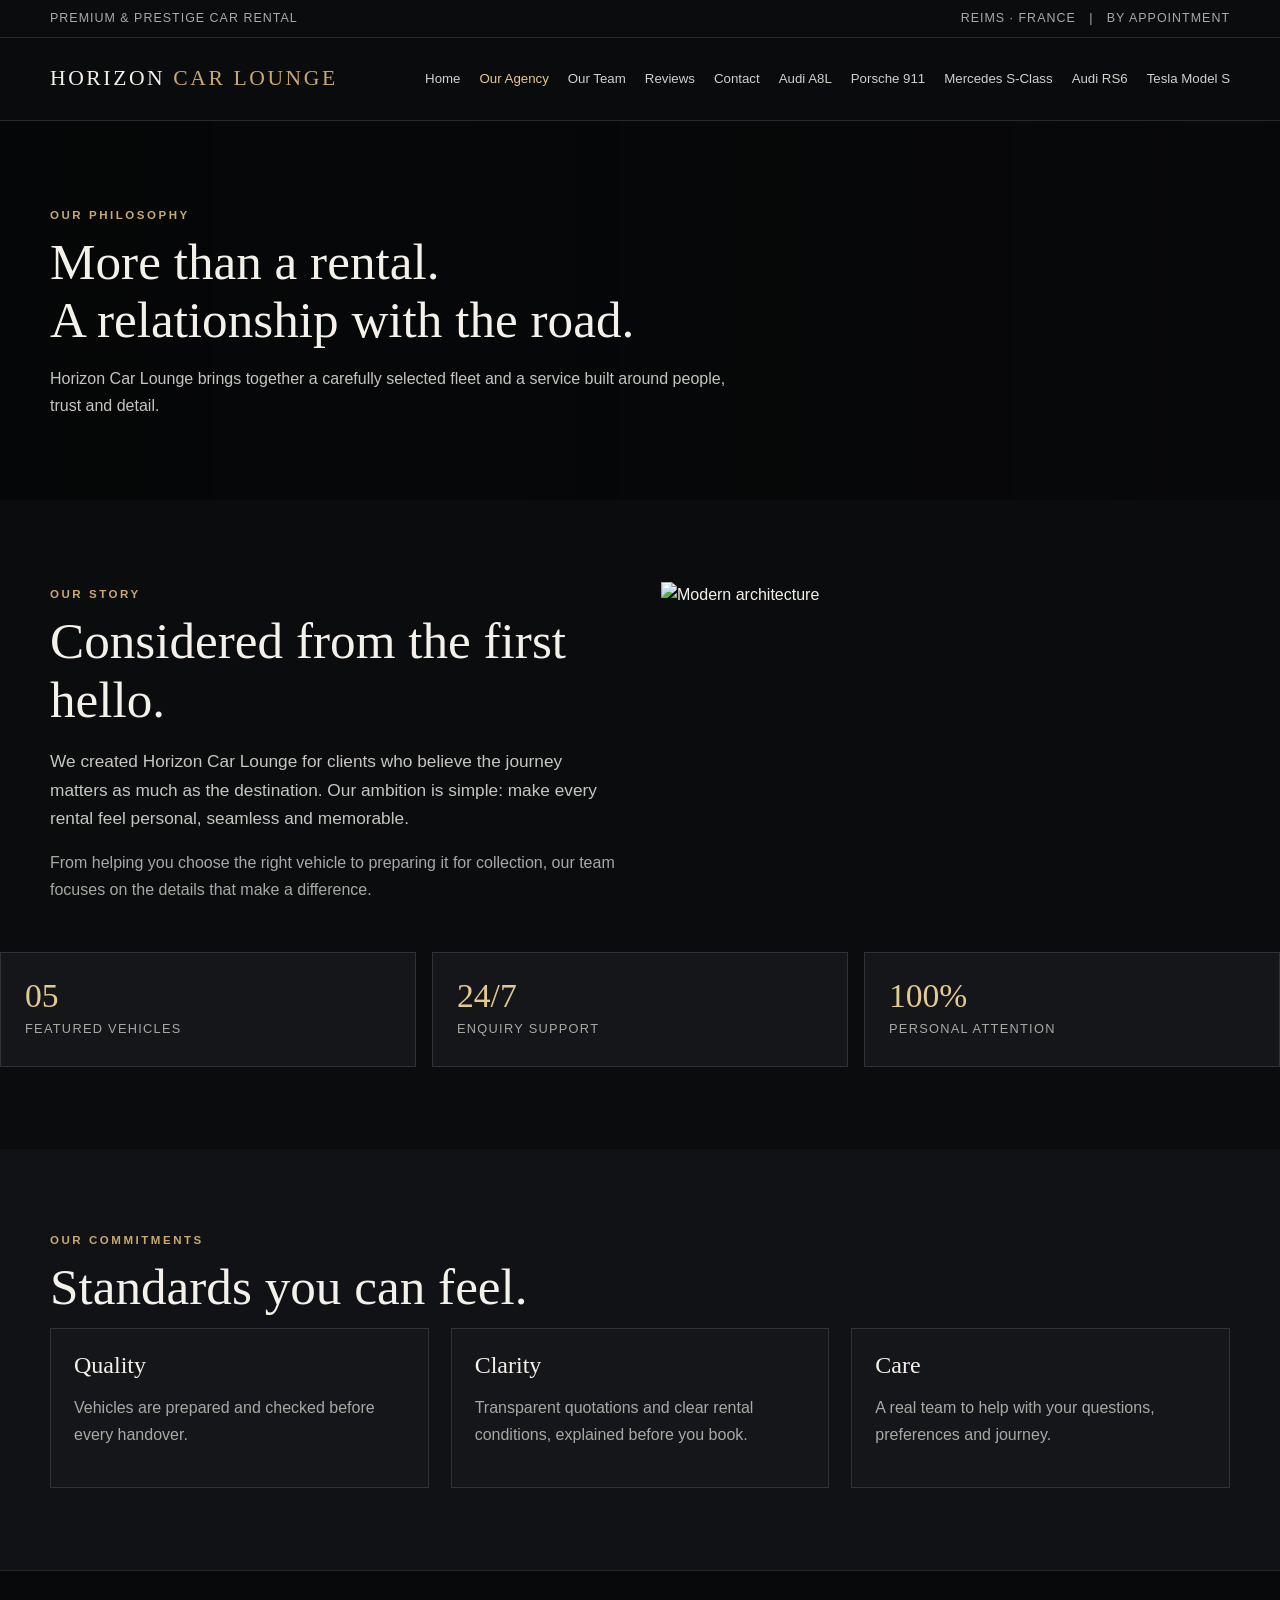
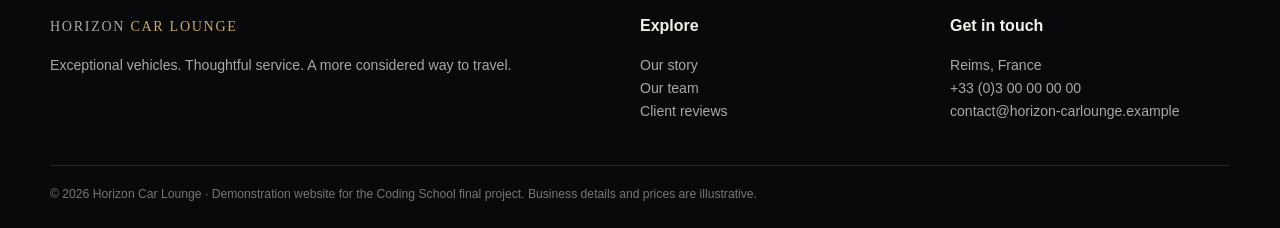
==== a-propos.html @ 54911535 "Add files via upload" ====
<!DOCTYPE html><html lang="en"><head><meta charset="UTF-8"><meta name="viewport" content="width=device-width, initial-scale=1.0"><meta name="description" content="Horizon Car Lounge premium and prestige car rental in Reims."><title>About Us | Horizon Car Lounge</title><link rel="stylesheet" href="style.css"><script src="script.js" defer></script></head><body><div class="topbar"><div class="container"><span>PREMIUM & PRESTIGE CAR RENTAL</span><span>REIMS · FRANCE &nbsp; | &nbsp; BY APPOINTMENT</span></div></div>
<header class="header"><div class="container navwrap"><a class="brand" href="index.html">HORIZON <span>CAR LOUNGE</span></a><button class="menu-toggle" aria-expanded="false" aria-label="Open navigation">☰ Menu</button><nav class="nav"><a href="index.html" class="">Home</a><a href="a-propos.html" class="active">Our Agency</a><a href="equipe.html" class="">Our Team</a><a href="avis.html" class="">Reviews</a><a href="contact.html" class="">Contact</a><a href="vehicule-audis.html" class="">Audi A8L</a><a href="vehicule-porsche.html" class="">Porsche 911</a><a href="vehicule-mercedes.html" class="">Mercedes S-Class</a><a href="vehicule-audi.html" class="">Audi RS6</a><a href="vehicule-tesla.html" class="">Tesla Model S</a></nav></div></header><main><section class="page-hero"><div class="container"><div class="eyebrow">Our philosophy</div><h1>More than a rental.<br>A relationship with the road.</h1><p>Horizon Car Lounge brings together a carefully selected fleet and a service built around people, trust and detail.</p></div></section><section class="section"><div class="container split"><div><div class="eyebrow">Our story</div><h2>Considered from the first hello.</h2><p class="lead">We created Horizon Car Lounge for clients who believe the journey matters as much as the destination. Our ambition is simple: make every rental feel personal, seamless and memorable.</p><p class="muted">From helping you choose the right vehicle to preparing it for collection, our team focuses on the details that make a difference.</p></div><img src="https://images.unsplash.com/photo-1486406146926-c627a92ad1ab?auto=format&fit=crop&w=1000&q=80" alt="Modern architecture"></div><div class="stats"><div class="stat"><strong>05</strong><span>Featured vehicles</span></div><div class="stat"><strong>24/7</strong><span>Enquiry support</span></div><div class="stat"><strong>100%</strong><span>Personal attention</span></div></div></div></section><section class="section alt"><div class="container"><div class="eyebrow">Our commitments</div><h2>Standards you can feel.</h2><div class="grid three"><div class="card card-body"><h3>Quality</h3><p class="muted">Vehicles are prepared and checked before every handover.</p></div><div class="card card-body"><h3>Clarity</h3><p class="muted">Transparent quotations and clear rental conditions, explained before you book.</p></div><div class="card card-body"><h3>Care</h3><p class="muted">A real team to help with your questions, preferences and journey.</p></div></div></div></section></main><footer class="footer"><div class="container"><div class="footer-grid"><div><a class="brand" href="index.html">HORIZON <span>CAR LOUNGE</span></a><p>Exceptional vehicles. Thoughtful service. A more considered way to travel.</p></div><div><strong>Explore</strong><p><a href="a-propos.html">Our story</a><br><a href="equipe.html">Our team</a><br><a href="avis.html">Client reviews</a></p></div><div><strong>Get in touch</strong><p>Reims, France<br>+33 (0)3 00 00 00 00<br>contact@horizon-carlounge.example</p></div></div><div class="copyright">© 2026 Horizon Car Lounge · Demonstration website for the Coding School final project. Business details and prices are illustrative.</div></div></footer></body></html>
---- style.css ----
:root{--bg:#0b0c0e;--panel:#141619;--panel2:#1b1e22;--gold:#c9a96e;--gold2:#e4c990;--text:#f4f1eb;--muted:#a8a8a5;--line:rgba(255,255,255,.12);--max:1180px}
*{box-sizing:border-box}html{scroll-behavior:smooth}body{margin:0;background:var(--bg);color:var(--text);font-family:Inter,Arial,sans-serif;line-height:1.65}a{color:inherit;text-decoration:none}img{max-width:100%;display:block}button,input,select,textarea{font:inherit}.container{width:min(var(--max),calc(100% - 40px));margin:auto}.topbar{border-bottom:1px solid var(--line);font-size:.78rem;color:var(--muted);letter-spacing:.08em}.topbar .container{display:flex;justify-content:space-between;padding:8px 0}.header{position:sticky;top:0;z-index:10;background:rgba(11,12,14,.94);backdrop-filter:blur(14px);border-bottom:1px solid var(--line)}.navwrap{display:flex;align-items:center;justify-content:space-between;min-height:82px;gap:24px}.brand{font-family:Georgia,serif;font-size:1.35rem;letter-spacing:.12em}.brand span{color:var(--gold)}.nav{display:flex;gap:19px;align-items:center;flex-wrap:wrap}.nav a{font-size:.83rem;color:#d1d0cc;transition:.2s}.nav a:hover,.nav a.active{color:var(--gold2)}.menu-toggle{display:none;background:none;color:white;border:1px solid var(--line);padding:8px 12px}.eyebrow{color:var(--gold);text-transform:uppercase;letter-spacing:.22em;font-size:.72rem;font-weight:700}.hero{min-height:590px;display:flex;align-items:center;background:linear-gradient(90deg,rgba(5,6,7,.92),rgba(5,6,7,.45)),url('https://images.unsplash.com/photo-1503376780353-7e6692767b70?auto=format&fit=crop&w=2000&q=85') center/cover}.hero-content{max-width:650px;padding:90px 0}.hero h1{font:clamp(2.8rem,6vw,5.4rem)/1.05 Georgia,serif;margin:16px 0 22px}.hero p,.lead{color:#c6c5c1;font-size:1.08rem;max-width:650px}.btn{display:inline-flex;align-items:center;justify-content:center;padding:13px 22px;border:1px solid var(--gold);color:var(--gold2);text-transform:uppercase;letter-spacing:.12em;font-size:.76rem;font-weight:700;transition:.25s;cursor:pointer;background:transparent}.btn:hover{background:var(--gold);color:#111;transform:translateY(-2px);box-shadow:0 8px 24px rgba(201,169,110,.18)}.btn.primary{background:var(--gold);color:#111}.btn.primary:hover{background:var(--gold2)}.btn-row{display:flex;gap:12px;flex-wrap:wrap;margin-top:28px}.section{padding:82px 0}.section.alt{background:#101215}.section-head{display:flex;justify-content:space-between;align-items:end;gap:20px;margin-bottom:32px}.section h2,.page-hero h1{font:clamp(2rem,4vw,3.2rem)/1.15 Georgia,serif;margin:8px 0 12px}.section-intro{color:var(--muted);max-width:620px}.grid{display:grid;gap:22px}.grid.three{grid-template-columns:repeat(3,1fr)}.grid.two{grid-template-columns:repeat(2,1fr)}.card{background:var(--panel);border:1px solid var(--line);overflow:hidden}.card img{width:100%;height:225px;object-fit:cover;transition:transform .5s}.card:hover img{transform:scale(1.035)}.card-body{padding:23px}.card h3{font:1.5rem Georgia,serif;margin:0 0 8px}.muted{color:var(--muted)}.price{color:var(--gold2);font-weight:700;font-size:1.05rem}.tag{display:inline-block;color:var(--gold);border:1px solid rgba(201,169,110,.35);padding:4px 9px;font-size:.68rem;text-transform:uppercase;letter-spacing:.1em}.page-hero{padding:85px 0 65px;background:linear-gradient(90deg,rgba(5,6,7,.92),rgba(5,6,7,.65)),url('https://images.unsplash.com/photo-1492144534655-ae79c964c9d7?auto=format&fit=crop&w=1800&q=85') center/cover}.page-hero p{color:#c5c4c0;max-width:700px}.split{display:grid;grid-template-columns:1fr 1fr;gap:42px;align-items:center}.split img{width:100%;min-height:340px;object-fit:cover}.feature-list{padding:0;list-style:none}.feature-list li{padding:10px 0;border-bottom:1px solid var(--line);color:#d3d1cb}.feature-list li:before{content:"✦";color:var(--gold);margin-right:12px}.stats{display:grid;grid-template-columns:repeat(3,1fr);gap:16px;margin-top:30px}.stat{padding:24px;background:var(--panel);border:1px solid var(--line)}.stat strong{display:block;font:2.1rem Georgia,serif;color:var(--gold2)}.stat span{font-size:.8rem;color:var(--muted);text-transform:uppercase;letter-spacing:.1em}.table-wrap{overflow-x:auto;border:1px solid var(--line)}table{width:100%;border-collapse:collapse;min-width:520px}th,td{text-align:left;padding:14px 16px;border-bottom:1px solid var(--line)}th{background:var(--panel2);color:var(--gold2);font-size:.78rem;text-transform:uppercase;letter-spacing:.08em}td{color:#d2d0ca}tr:last-child td{border-bottom:0}.form{display:grid;grid-template-columns:1fr 1fr;gap:16px}.field{display:flex;flex-direction:column;gap:7px}.field.full{grid-column:1/-1}.field label{font-size:.78rem;color:#d5d2cb;text-transform:uppercase;letter-spacing:.08em}.field input,.field select,.field textarea{width:100%;background:#0d0f11;color:white;border:1px solid var(--line);padding:13px 14px;outline:none}.field input:focus,.field select:focus,.field textarea:focus{border-color:var(--gold)}.field textarea{min-height:130px;resize:vertical}.notice{padding:14px 16px;border:1px solid rgba(201,169,110,.35);color:#d9c9a8;background:rgba(201,169,110,.07);font-size:.85rem}.faq details{border-bottom:1px solid var(--line);padding:18px 0}.faq summary{cursor:pointer;color:#eee;font-weight:600}.faq details p{color:var(--muted);margin-bottom:0}.quote{padding:28px;background:var(--panel);border-left:2px solid var(--gold)}.stars{color:var(--gold2);letter-spacing:.12em}.profile{border:1px solid var(--line);background:var(--panel);padding:28px;text-align:center}.profile img{width:124px;height:124px;border-radius:50%;object-fit:cover;margin:0 auto 18px;border:2px solid var(--gold)}.profile h3{font:1.4rem Georgia,serif;margin:0}.profile .role{color:var(--gold);font-size:.75rem;text-transform:uppercase;letter-spacing:.12em}.vehicle-hero{display:grid;grid-template-columns:1.1fr .9fr;gap:36px;align-items:center}.vehicle-hero img{width:100%;height:420px;object-fit:cover}.footer{border-top:1px solid var(--line);padding:42px 0 24px;background:#08090a}.footer-grid{display:grid;grid-template-columns:2fr 1fr 1fr;gap:30px}.footer p,.footer a{color:var(--muted);font-size:.88rem}.footer a:hover{color:var(--gold)}.copyright{border-top:1px solid var(--line);margin-top:28px;padding-top:18px;color:#777;font-size:.76rem}.map-placeholder{min-height:300px;display:grid;place-items:center;background:linear-gradient(135deg,#20252a,#111518);border:1px solid var(--line);text-align:center;padding:30px}.media-placeholder{padding:55px 25px;text-align:center;background:var(--panel);border:1px dashed rgba(201,169,110,.5)}.mobile-only{display:none}
@media(max-width:900px){.nav{gap:11px}.nav a{font-size:.75rem}.grid.three{grid-template-columns:repeat(2,1fr)}.vehicle-hero{grid-template-columns:1fr}.vehicle-hero img{height:340px}}
@media(max-width:700px){.topbar{display:none}.navwrap{min-height:70px}.menu-toggle{display:block}.nav{display:none;position:absolute;top:70px;left:0;right:0;background:#0b0c0e;padding:20px;border-bottom:1px solid var(--line);flex-direction:column;align-items:flex-start}.nav.open{display:flex}.hero{min-height:520px}.hero-content{padding:70px 0}.section{padding:60px 0}.grid.three,.grid.two,.split,.footer-grid{grid-template-columns:1fr}.section-head{display:block}.stats{grid-template-columns:1fr}.form{grid-template-columns:1fr}.field.full{grid-column:auto}.page-hero{padding:65px 0 50px}}
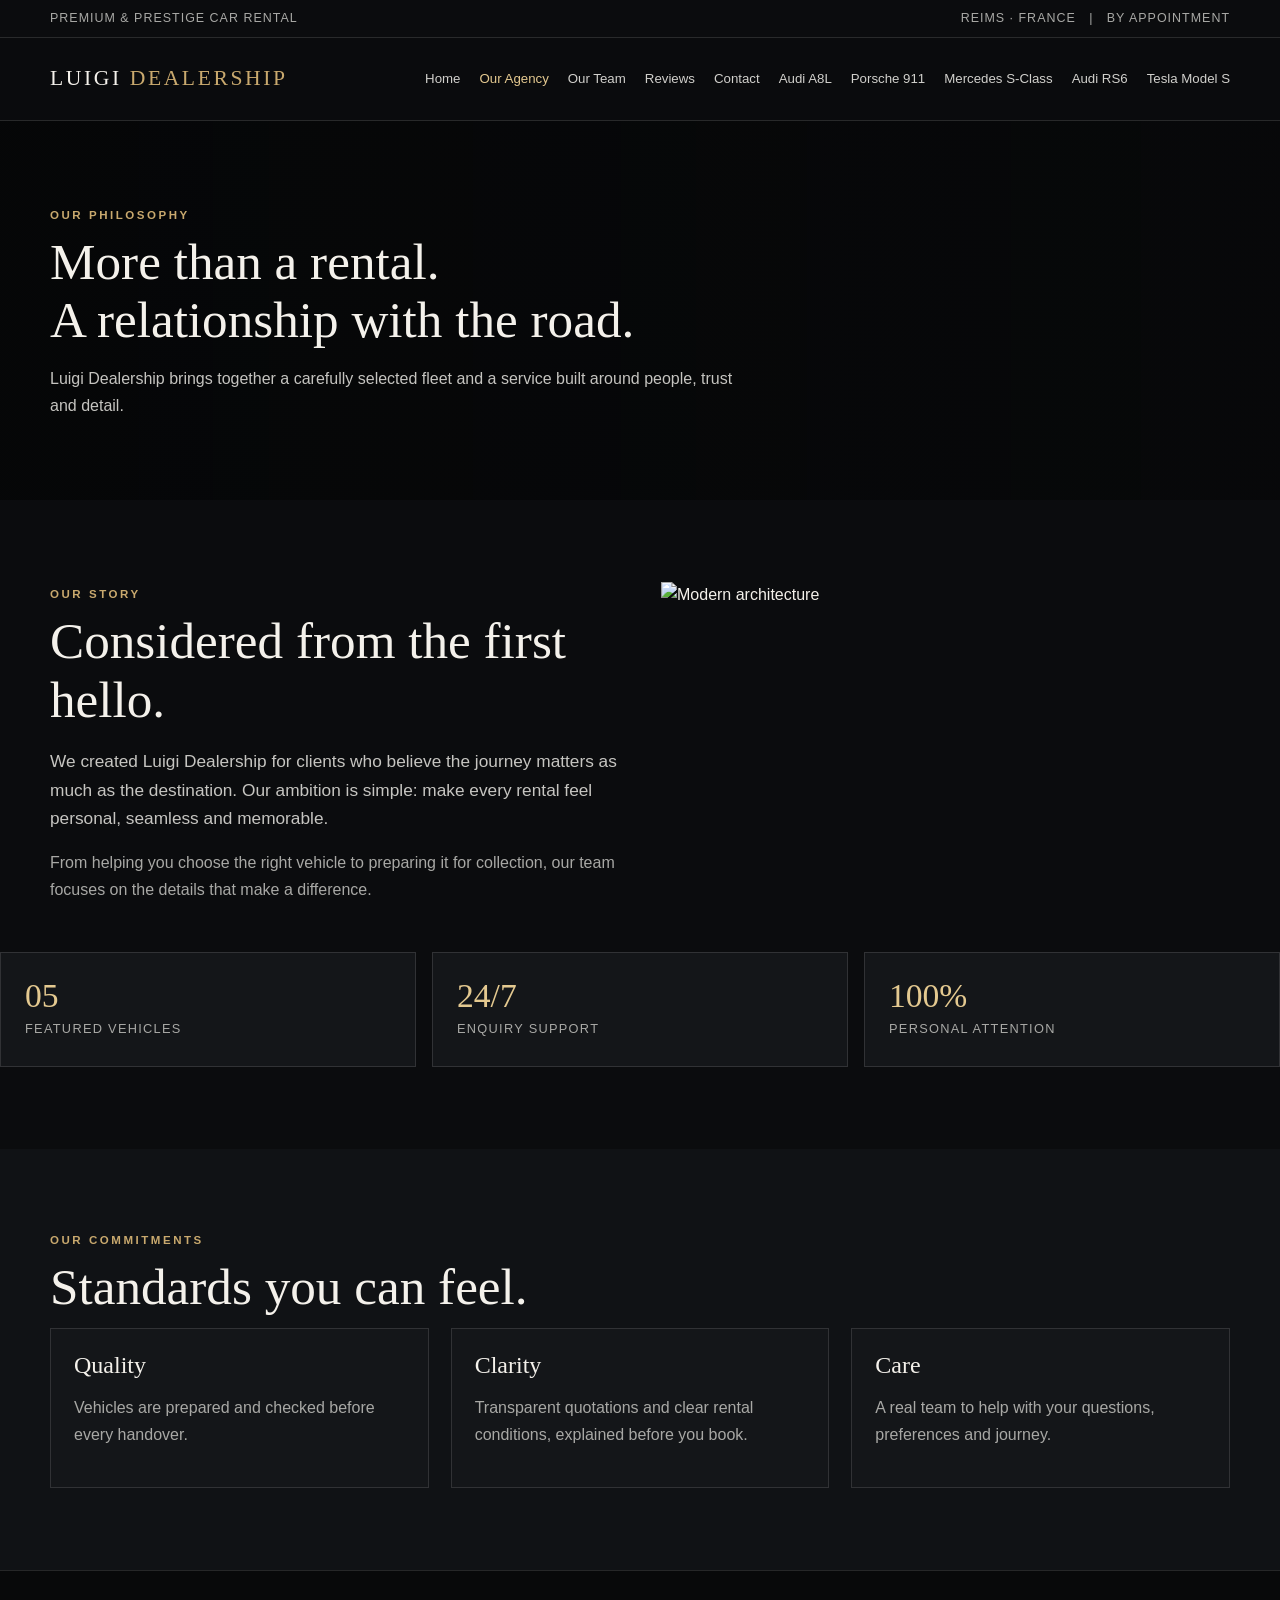
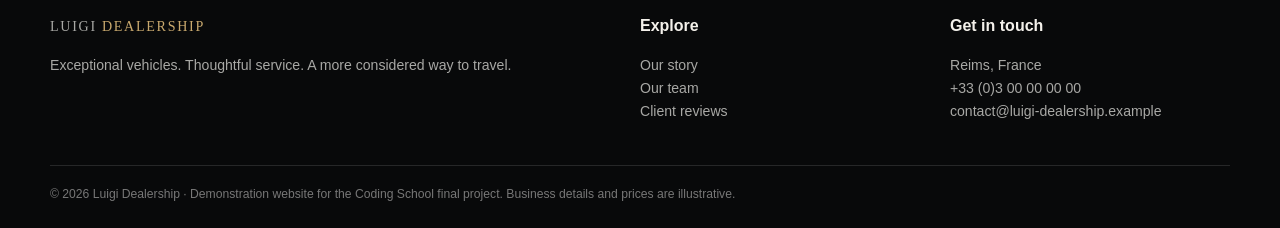
==== commit 4b0c6532: "completed" ====
--- a/a-propos.html
+++ b/a-propos.html
@@ -1,2 +1,2 @@
-<!DOCTYPE html><html lang="en"><head><meta charset="UTF-8"><meta name="viewport" content="width=device-width, initial-scale=1.0"><meta name="description" content="Horizon Car Lounge premium and prestige car rental in Reims."><title>About Us | Horizon Car Lounge</title><link rel="stylesheet" href="style.css"><script src="script.js" defer></script></head><body><div class="topbar"><div class="container"><span>PREMIUM & PRESTIGE CAR RENTAL</span><span>REIMS · FRANCE &nbsp; | &nbsp; BY APPOINTMENT</span></div></div>
-<header class="header"><div class="container navwrap"><a class="brand" href="index.html">HORIZON <span>CAR LOUNGE</span></a><button class="menu-toggle" aria-expanded="false" aria-label="Open navigation">☰ Menu</button><nav class="nav"><a href="index.html" class="">Home</a><a href="a-propos.html" class="active">Our Agency</a><a href="equipe.html" class="">Our Team</a><a href="avis.html" class="">Reviews</a><a href="contact.html" class="">Contact</a><a href="vehicule-audis.html" class="">Audi A8L</a><a href="vehicule-porsche.html" class="">Porsche 911</a><a href="vehicule-mercedes.html" class="">Mercedes S-Class</a><a href="vehicule-audi.html" class="">Audi RS6</a><a href="vehicule-tesla.html" class="">Tesla Model S</a></nav></div></header><main><section class="page-hero"><div class="container"><div class="eyebrow">Our philosophy</div><h1>More than a rental.<br>A relationship with the road.</h1><p>Horizon Car Lounge brings together a carefully selected fleet and a service built around people, trust and detail.</p></div></section><section class="section"><div class="container split"><div><div class="eyebrow">Our story</div><h2>Considered from the first hello.</h2><p class="lead">We created Horizon Car Lounge for clients who believe the journey matters as much as the destination. Our ambition is simple: make every rental feel personal, seamless and memorable.</p><p class="muted">From helping you choose the right vehicle to preparing it for collection, our team focuses on the details that make a difference.</p></div><img src="https://images.unsplash.com/photo-1486406146926-c627a92ad1ab?auto=format&fit=crop&w=1000&q=80" alt="Modern architecture"></div><div class="stats"><div class="stat"><strong>05</strong><span>Featured vehicles</span></div><div class="stat"><strong>24/7</strong><span>Enquiry support</span></div><div class="stat"><strong>100%</strong><span>Personal attention</span></div></div></div></section><section class="section alt"><div class="container"><div class="eyebrow">Our commitments</div><h2>Standards you can feel.</h2><div class="grid three"><div class="card card-body"><h3>Quality</h3><p class="muted">Vehicles are prepared and checked before every handover.</p></div><div class="card card-body"><h3>Clarity</h3><p class="muted">Transparent quotations and clear rental conditions, explained before you book.</p></div><div class="card card-body"><h3>Care</h3><p class="muted">A real team to help with your questions, preferences and journey.</p></div></div></div></section></main><footer class="footer"><div class="container"><div class="footer-grid"><div><a class="brand" href="index.html">HORIZON <span>CAR LOUNGE</span></a><p>Exceptional vehicles. Thoughtful service. A more considered way to travel.</p></div><div><strong>Explore</strong><p><a href="a-propos.html">Our story</a><br><a href="equipe.html">Our team</a><br><a href="avis.html">Client reviews</a></p></div><div><strong>Get in touch</strong><p>Reims, France<br>+33 (0)3 00 00 00 00<br>contact@horizon-carlounge.example</p></div></div><div class="copyright">© 2026 Horizon Car Lounge · Demonstration website for the Coding School final project. Business details and prices are illustrative.</div></div></footer></body></html>+<!DOCTYPE html><html lang="en"><head><meta charset="UTF-8"><meta name="viewport" content="width=device-width, initial-scale=1.0"><meta name="description" content="Luigi Dealership premium and prestige car rental in Reims."><title>About Us | Luigi Dealership</title><link rel="stylesheet" href="style.css"><script src="script.js" defer></script></head><body><div class="topbar"><div class="container"><span>PREMIUM & PRESTIGE CAR RENTAL</span><span>REIMS · FRANCE &nbsp; | &nbsp; BY APPOINTMENT</span></div></div>
+<header class="header"><div class="container navwrap"><a class="brand" href="index.html">LUIGI <span>DEALERSHIP</span></a><button class="menu-toggle" aria-expanded="false" aria-label="Open navigation">☰ Menu</button><nav class="nav"><a href="index.html" class="">Home</a><a href="a-propos.html" class="active">Our Agency</a><a href="equipe.html" class="">Our Team</a><a href="avis.html" class="">Reviews</a><a href="contact.html" class="">Contact</a><a href="vehicule-audis.html" class="">Audi A8L</a><a href="vehicule-porsche.html" class="">Porsche 911</a><a href="vehicule-mercedes.html" class="">Mercedes S-Class</a><a href="vehicule-audi.html" class="">Audi RS6</a><a href="vehicule-tesla.html" class="">Tesla Model S</a></nav></div></header><main><section class="page-hero"><div class="container"><div class="eyebrow">Our philosophy</div><h1>More than a rental.<br>A relationship with the road.</h1><p>Luigi Dealership brings together a carefully selected fleet and a service built around people, trust and detail.</p></div></section><section class="section"><div class="container split"><div><div class="eyebrow">Our story</div><h2>Considered from the first hello.</h2><p class="lead">We created Luigi Dealership for clients who believe the journey matters as much as the destination. Our ambition is simple: make every rental feel personal, seamless and memorable.</p><p class="muted">From helping you choose the right vehicle to preparing it for collection, our team focuses on the details that make a difference.</p></div><img src="https://images.unsplash.com/photo-1486406146926-c627a92ad1ab?auto=format&fit=crop&w=1000&q=80" alt="Modern architecture"></div><div class="stats"><div class="stat"><strong>05</strong><span>Featured vehicles</span></div><div class="stat"><strong>24/7</strong><span>Enquiry support</span></div><div class="stat"><strong>100%</strong><span>Personal attention</span></div></div></div></section><section class="section alt"><div class="container"><div class="eyebrow">Our commitments</div><h2>Standards you can feel.</h2><div class="grid three"><div class="card card-body"><h3>Quality</h3><p class="muted">Vehicles are prepared and checked before every handover.</p></div><div class="card card-body"><h3>Clarity</h3><p class="muted">Transparent quotations and clear rental conditions, explained before you book.</p></div><div class="card card-body"><h3>Care</h3><p class="muted">A real team to help with your questions, preferences and journey.</p></div></div></div></section></main><footer class="footer"><div class="container"><div class="footer-grid"><div><a class="brand" href="index.html">LUIGI <span>DEALERSHIP</span></a><p>Exceptional vehicles. Thoughtful service. A more considered way to travel.</p></div><div><strong>Explore</strong><p><a href="a-propos.html">Our story</a><br><a href="equipe.html">Our team</a><br><a href="avis.html">Client reviews</a></p></div><div><strong>Get in touch</strong><p>Reims, France<br>+33 (0)3 00 00 00 00<br>contact@luigi-dealership.example</p></div></div><div class="copyright">© 2026 Luigi Dealership · Demonstration website for the Coding School final project. Business details and prices are illustrative.</div></div></footer></body></html>
